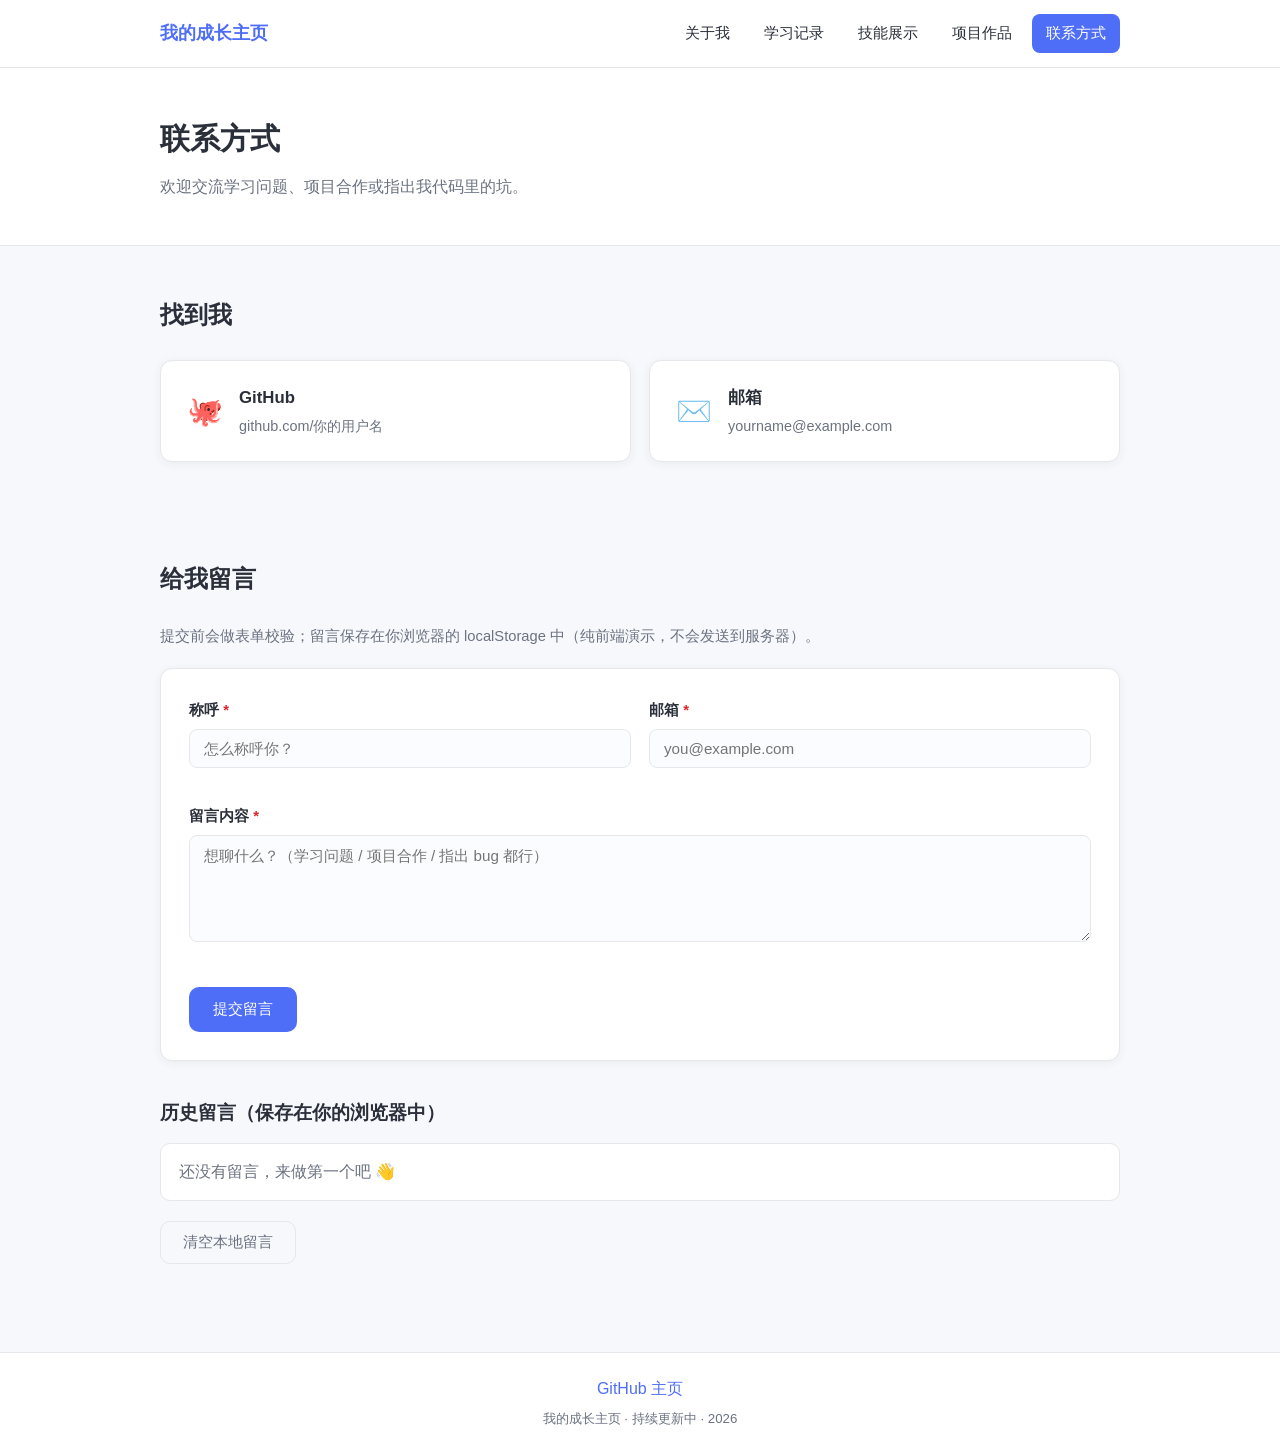
==== contact.html @ 5f247bd3 "初始版本：个人成长主页（5页面+表单交互+README） - 关于我/学习记录/技能展示/项目作品/联系方式 5 个页面 - 原生 HTML/CSS/JS，无外部依赖 - 留言表单含 JS 校验与 l" ====
<!DOCTYPE html>
<html lang="zh-CN">
<head>
  <meta charset="UTF-8">
  <meta name="viewport" content="width=device-width, initial-scale=1.0">
  <title>联系方式 | 我的成长主页</title>
  <link rel="stylesheet" href="css/style.css">
</head>
<body>

  <header class="site-header">
    <nav class="nav container">
      <a href="index.html" class="nav-logo">我的成长主页</a>
      <ul class="nav-links" id="navLinks">
        <li><a href="index.html">关于我</a></li>
        <li><a href="records.html">学习记录</a></li>
        <li><a href="skills.html">技能展示</a></li>
        <li><a href="projects.html">项目作品</a></li>
        <li><a href="contact.html">联系方式</a></li>
      </ul>
      <button class="nav-toggle" id="navToggle" aria-label="打开菜单">☰</button>
    </nav>
  </header>

  <main>
    <section class="page-head">
      <div class="container">
        <h1>联系方式</h1>
        <p>欢迎交流学习问题、项目合作或指出我代码里的坑。</p>
      </div>
    </section>

    <!-- ⑤ 联系方式：GitHub（不放手机号、住址等隐私信息） -->
    <section class="container section">
      <h2 class="section-title">找到我</h2>
      <div class="contact-grid">
        <a class="contact-card" href="https://github.com/你的用户名" target="_blank" rel="noopener">
          <div class="contact-icon">🐙</div>
          <div>
            <h3>GitHub</h3>
            <p>github.com/你的用户名</p>
            <!-- TODO: 替换成你的 GitHub 用户名 -->
          </div>
        </a>
        <a class="contact-card" href="mailto:yourname@example.com">
          <div class="contact-icon">✉️</div>
          <div>
            <h3>邮箱</h3>
            <p>yourname@example.com</p>
            <!-- TODO: 替换成你的邮箱；不想放邮箱可删除这块 -->
          </div>
        </a>
      </div>
    </section>

    <!-- 交互元素：留言表单（JS 校验 + localStorage 保存，逻辑见 js/main.js） -->
    <section class="container section">
      <h2 class="section-title">给我留言</h2>
      <p class="form-desc">提交前会做表单校验；留言保存在你浏览器的 localStorage 中（纯前端演示，不会发送到服务器）。</p>

      <form id="messageForm" class="message-form" novalidate>
        <div class="form-row">
          <div class="form-field">
            <label for="name">称呼 <span class="required">*</span></label>
            <input type="text" id="name" name="name" placeholder="怎么称呼你？" maxlength="20">
            <p class="form-error" id="nameError"></p>
          </div>
          <div class="form-field">
            <label for="email">邮箱 <span class="required">*</span></label>
            <input type="email" id="email" name="email" placeholder="you@example.com">
            <p class="form-error" id="emailError"></p>
          </div>
        </div>
        <div class="form-field">
          <label for="message">留言内容 <span class="required">*</span></label>
          <textarea id="message" name="message" rows="5" placeholder="想聊什么？（学习问题 / 项目合作 / 指出 bug 都行）" maxlength="300"></textarea>
          <p class="form-error" id="messageError"></p>
        </div>
        <button type="submit" class="btn btn-primary">提交留言</button>
        <p class="form-success" id="formSuccess">✅ 提交成功！感谢留言，我会尽快查看。</p>
      </form>

      <div id="messageList" class="message-list-wrap">
        <h3>历史留言（保存在你的浏览器中）</h3>
        <ul id="messageListInner" class="message-list">
          <!-- 留言由 js/main.js 动态渲染 -->
        </ul>
        <button id="clearMessages" class="btn btn-ghost" type="button">清空本地留言</button>
      </div>
    </section>
  </main>

  <footer class="site-footer">
    <div class="container">
      <p>
        <a href="https://github.com/你的用户名" target="_blank" rel="noopener">GitHub 主页</a>
        <!-- TODO: 替换成你的 GitHub 地址 -->
      </p>
      <p class="footer-meta">我的成长主页 · 持续更新中 · <span id="year">2026</span></p>
    </div>
  </footer>

  <button id="backTop" class="back-top" title="回到顶部" aria-label="回到顶部">↑</button>
  <script src="js/main.js"></script>
</body>
</html>
---- css/style.css ----
/* ============================================================
   我的成长主页 · 共享样式表
   所有页面引用本文件，修改全局外观只需改这里
   ============================================================ */

/* ---------- 基础与变量 ---------- */
:root {
  --color-primary: #4f6ef7;      /* 主色：靛蓝 */
  --color-primary-dark: #3b55d9;
  --color-bg: #f7f8fc;           /* 页面背景 */
  --color-surface: #ffffff;      /* 卡片背景 */
  --color-text: #2b2f3a;         /* 正文文字 */
  --color-text-light: #6b7280;   /* 次要文字 */
  --color-border: #e5e7eb;
  --color-error: #dc2626;
  --color-success: #059669;
  --radius: 12px;
  --shadow: 0 2px 10px rgba(43, 47, 58, 0.06);
}

/* 统一盒模型：宽度即所见宽度（学习记录里踩过的坑） */
* { box-sizing: border-box; margin: 0; padding: 0; }

body {
  font-family: -apple-system, "PingFang SC", "Microsoft YaHei", "Segoe UI", sans-serif;
  background: var(--color-bg);
  color: var(--color-text);
  line-height: 1.75;
  min-height: 100vh;
  display: flex;
  flex-direction: column;
}

main { flex: 1; }

a { color: var(--color-primary); text-decoration: none; }
a:hover { text-decoration: underline; }

code {
  font-family: Consolas, "Courier New", monospace;
  background: #eef1fb;
  color: var(--color-primary-dark);
  padding: 2px 6px;
  border-radius: 4px;
  font-size: 0.9em;
}

.container { width: min(960px, 92%); margin: 0 auto; }
.section { padding: 48px 0; }

/* ---------- 顶部导航 ---------- */
.site-header {
  background: var(--color-surface);
  border-bottom: 1px solid var(--color-border);
  position: sticky;
  top: 0;
  z-index: 100;
}

.nav {
  display: flex;
  align-items: center;
  justify-content: space-between;
  padding: 14px 0;
  flex-wrap: wrap;
}

.nav-logo {
  font-weight: 700;
  font-size: 1.1rem;
  color: var(--color-primary);
}

.nav-links {
  display: flex;
  gap: 6px;
  list-style: none;
}

.nav-links a {
  display: block;
  padding: 6px 14px;
  border-radius: 8px;
  color: var(--color-text);
  font-size: 0.95rem;
  transition: background 0.2s;
}

.nav-links a:hover { background: #eef1fb; text-decoration: none; }

/* 当前页面高亮（由 js/main.js 添加 .active 类） */
.nav-links a.active {
  background: var(--color-primary);
  color: #fff;
}

.nav-toggle {
  display: none;
  background: none;
  border: none;
  font-size: 1.5rem;
  cursor: pointer;
  color: var(--color-text);
}

/* ---------- 首页 Hero ---------- */
.hero {
  background: linear-gradient(135deg, #4f6ef7 0%, #7a5cf0 100%);
  color: #fff;
  padding: 72px 0;
}

.hero-inner { display: flex; gap: 36px; align-items: center; flex-wrap: wrap; }

.hero-avatar {
  width: 110px;
  height: 110px;
  border-radius: 50%;
  background: rgba(255, 255, 255, 0.18);
  display: flex;
  align-items: center;
  justify-content: center;
  font-size: 2.2rem;
  font-weight: 700;
  flex-shrink: 0;
  border: 3px solid rgba(255, 255, 255, 0.4);
}

.hero-hello { opacity: 0.85; }
.hero-text h1 { font-size: 2.1rem; margin: 4px 0 12px; }
.hero-intro { font-size: 1.1rem; opacity: 0.95; }
.hero-direction { margin-top: 10px; opacity: 0.9; font-size: 0.95rem; }
.hero-actions { margin-top: 24px; display: flex; gap: 12px; flex-wrap: wrap; }

/* ---------- 按钮 ---------- */
.btn {
  display: inline-block;
  padding: 10px 22px;
  border-radius: 10px;
  font-size: 0.95rem;
  border: 2px solid transparent;
  cursor: pointer;
  transition: all 0.2s;
}

.btn-primary { background: var(--color-primary); color: #fff; }
.btn-primary:hover { background: var(--color-primary-dark); text-decoration: none; }

.hero .btn-primary { background: #fff; color: var(--color-primary); }
.hero .btn-primary:hover { background: #f0f2ff; }
.hero .btn-outline { border-color: rgba(255,255,255,0.7); color: #fff; }
.hero .btn-outline:hover { background: rgba(255,255,255,0.12); text-decoration: none; }

.btn-outline { border-color: var(--color-primary); color: var(--color-primary); background: transparent; }
.btn-outline:hover { background: #eef1fb; text-decoration: none; }

.btn-ghost { background: none; border: 1px solid var(--color-border); color: var(--color-text-light); }
.btn-ghost:hover { border-color: var(--color-error); color: var(--color-error); }

/* ---------- 通用区块标题 ---------- */
.section-title { font-size: 1.5rem; margin-bottom: 24px; }

.page-head {
  background: var(--color-surface);
  border-bottom: 1px solid var(--color-border);
  padding: 44px 0;
}
.page-head h1 { font-size: 1.9rem; margin-bottom: 8px; }
.page-head p { color: var(--color-text-light); }

/* ---------- 卡片 ---------- */
.card-grid {
  display: grid;
  grid-template-columns: repeat(auto-fit, minmax(260px, 1fr));
  gap: 20px;
}

.card {
  background: var(--color-surface);
  border: 1px solid var(--color-border);
  border-radius: var(--radius);
  padding: 26px;
  box-shadow: var(--shadow);
}

.card-icon { font-size: 1.9rem; margin-bottom: 10px; }
.card h3 { margin-bottom: 8px; font-size: 1.1rem; }
.card p { color: var(--color-text-light); font-size: 0.93rem; }
.card-link { display: inline-block; margin-top: 12px; font-size: 0.9rem; }

/* ---------- 最近更新列表 ---------- */
.update-list { list-style: none; }
.update-list li {
  background: var(--color-surface);
  border: 1px solid var(--color-border);
  border-radius: 10px;
  padding: 14px 18px;
  margin-bottom: 10px;
  display: flex;
  gap: 16px;
  align-items: baseline;
}
.update-date { color: var(--color-text-light); font-size: 0.85rem; flex-shrink: 0; }

/* ---------- 学习记录：时间线 ---------- */
.timeline { list-style: none; position: relative; padding-left: 26px; }
.timeline::before {
  content: "";
  position: absolute;
  left: 6px;
  top: 8px;
  bottom: 8px;
  width: 3px;
  background: var(--color-border);
  border-radius: 2px;
}

.timeline-item { position: relative; margin-bottom: 34px; }
.timeline-item::before {
  content: "";
  position: absolute;
  left: -26px;
  top: 7px;
  width: 15px;
  height: 15px;
  border-radius: 50%;
  background: var(--color-primary);
  border: 3px solid #fff;
  box-shadow: 0 0 0 2px var(--color-primary);
}

.timeline-date {
  color: var(--color-primary);
  font-weight: 600;
  font-size: 0.9rem;
  margin-bottom: 6px;
}

.timeline-body {
  background: var(--color-surface);
  border: 1px solid var(--color-border);
  border-radius: var(--radius);
  padding: 22px 26px;
  box-shadow: var(--shadow);
}

.timeline-body h3 { margin-bottom: 12px; }

.record-list { list-style: none; }
.record-list li {
  padding: 7px 0 7px 18px;
  position: relative;
  color: var(--color-text);
  font-size: 0.95rem;
}
.record-list li::before {
  content: "•";
  position: absolute;
  left: 2px;
  color: var(--color-primary);
}

.tip {
  background: #eef9f2;
  border: 1px solid #bce5d0;
  border-radius: 10px;
  padding: 16px 20px;
  color: #1f6b45;
}

/* ---------- 技能表格 ---------- */
.skill-table table {
  width: 100%;
  border-collapse: collapse;
  background: var(--color-surface);
  border-radius: var(--radius);
  overflow: hidden;
  box-shadow: var(--shadow);
}

.skill-table th, .skill-table td {
  padding: 14px 18px;
  text-align: left;
  border-bottom: 1px solid var(--color-border);
  vertical-align: top;
  font-size: 0.93rem;
}

.skill-table th {
  background: #eef1fb;
  color: var(--color-primary-dark);
  font-size: 0.9rem;
}

.level {
  display: inline-block;
  padding: 2px 10px;
  border-radius: 999px;
  font-size: 0.8rem;
  white-space: nowrap;
}
.level-1 { background: #fef3c7; color: #92400e; }
.level-2 { background: #dbeafe; color: #1e40af; }

.level-legend { margin-top: 14px; color: var(--color-text-light); font-size: 0.85rem; }

/* ---------- 代码块 ---------- */
.code-desc { color: var(--color-text-light); margin-bottom: 14px; }

.code-block {
  background: #1e2233;
  color: #e2e6f0;
  border-radius: var(--radius);
  padding: 22px 26px;
  overflow-x: auto;
  font-size: 0.88rem;
  line-height: 1.7;
  box-shadow: var(--shadow);
}

.code-block code { background: none; color: inherit; padding: 0; }

/* ---------- 项目卡片 ---------- */
.project-card {
  background: var(--color-surface);
  border: 1px solid var(--color-border);
  border-radius: var(--radius);
  padding: 30px;
  box-shadow: var(--shadow);
  margin-bottom: 26px;
}

.project-head {
  display: flex;
  justify-content: space-between;
  align-items: baseline;
  flex-wrap: wrap;
  gap: 10px;
  margin-bottom: 18px;
}

.project-tag {
  background: #eef1fb;
  color: var(--color-primary-dark);
  padding: 3px 12px;
  border-radius: 999px;
  font-size: 0.8rem;
  white-space: nowrap;
}

.project-links { margin-top: 20px; display: flex; gap: 12px; flex-wrap: wrap; }

/* ---------- 联系方式 ---------- */
.contact-grid {
  display: grid;
  grid-template-columns: repeat(auto-fit, minmax(280px, 1fr));
  gap: 18px;
}

.contact-card {
  display: flex;
  gap: 16px;
  align-items: center;
  background: var(--color-surface);
  border: 1px solid var(--color-border);
  border-radius: var(--radius);
  padding: 22px 26px;
  box-shadow: var(--shadow);
  color: var(--color-text);
  transition: transform 0.15s, border-color 0.15s;
}

.contact-card:hover {
  transform: translateY(-2px);
  border-color: var(--color-primary);
  text-decoration: none;
}

.contact-icon { font-size: 1.8rem; }
.contact-card h3 { font-size: 1.05rem; margin-bottom: 2px; }
.contact-card p { color: var(--color-text-light); font-size: 0.9rem; }

/* ---------- 留言表单 ---------- */
.form-desc { color: var(--color-text-light); margin-bottom: 18px; font-size: 0.92rem; }

.message-form {
  background: var(--color-surface);
  border: 1px solid var(--color-border);
  border-radius: var(--radius);
  padding: 28px;
  box-shadow: var(--shadow);
}

.form-row { display: flex; gap: 18px; flex-wrap: wrap; }
.form-row .form-field { flex: 1; min-width: 220px; }

.form-field { margin-bottom: 18px; }
.form-field label { display: block; font-weight: 600; margin-bottom: 6px; font-size: 0.93rem; }
.required { color: var(--color-error); }

.form-field input,
.form-field textarea {
  width: 100%;
  padding: 10px 14px;
  border: 1.5px solid var(--color-border);
  border-radius: 8px;
  font-size: 0.95rem;
  font-family: inherit;
  background: #fbfcff;
  transition: border-color 0.2s;
}

.form-field input:focus,
.form-field textarea:focus {
  outline: none;
  border-color: var(--color-primary);
}

/* 校验失败时由 JS 添加 .invalid */
.form-field input.invalid,
.form-field textarea.invalid { border-color: var(--color-error); }

.form-error { color: var(--color-error); font-size: 0.83rem; margin-top: 4px; min-height: 1em; }

.form-success {
  display: none;
  color: var(--color-success);
  margin-top: 14px;
  font-size: 0.92rem;
}
.form-success.show { display: block; }

/* ---------- 留言列表 ---------- */
.message-list-wrap { margin-top: 36px; }
.message-list-wrap h3 { margin-bottom: 14px; }

.message-list { list-style: none; }
.message-list li {
  background: var(--color-surface);
  border: 1px solid var(--color-border);
  border-radius: 10px;
  padding: 14px 18px;
  margin-bottom: 10px;
}
.message-list .msg-meta { color: var(--color-text-light); font-size: 0.82rem; margin-bottom: 4px; }
.message-list .empty-tip { color: var(--color-text-light); }

#clearMessages { margin-top: 10px; }

/* ---------- 页脚 ---------- */
.site-footer {
  background: var(--color-surface);
  border-top: 1px solid var(--color-border);
  padding: 22px 0;
  text-align: center;
  margin-top: 40px;
}

.footer-meta { color: var(--color-text-light); font-size: 0.83rem; margin-top: 4px; }

/* ---------- 回到顶部 ---------- */
.back-top {
  position: fixed;
  right: 24px;
  bottom: 24px;
  width: 44px;
  height: 44px;
  border-radius: 50%;
  border: none;
  background: var(--color-primary);
  color: #fff;
  font-size: 1.2rem;
  cursor: pointer;
  opacity: 0;
  pointer-events: none;
  transition: opacity 0.25s, transform 0.25s;
  transform: translateY(8px);
  box-shadow: 0 4px 12px rgba(79, 110, 247, 0.4);
}

.back-top.show { opacity: 1; pointer-events: auto; transform: translateY(0); }
.back-top:hover { background: var(--color-primary-dark); }

/* ---------- 响应式：移动端 ---------- */
@media (max-width: 720px) {
  .nav-toggle { display: block; order: 3; }

  .nav-links {
    display: none;
    width: 100%;
    flex-direction: column;
    padding: 8px 0 14px;
  }

  /* 展开菜单时由 JS 添加 .open */
  .nav-links.open { display: flex; }

  .hero { padding: 48px 0; }
  .hero-text h1 { font-size: 1.6rem; }
  .form-row { flex-direction: column; }
  .timeline { padding-left: 22px; }
  .section { padding: 32px 0; }
}
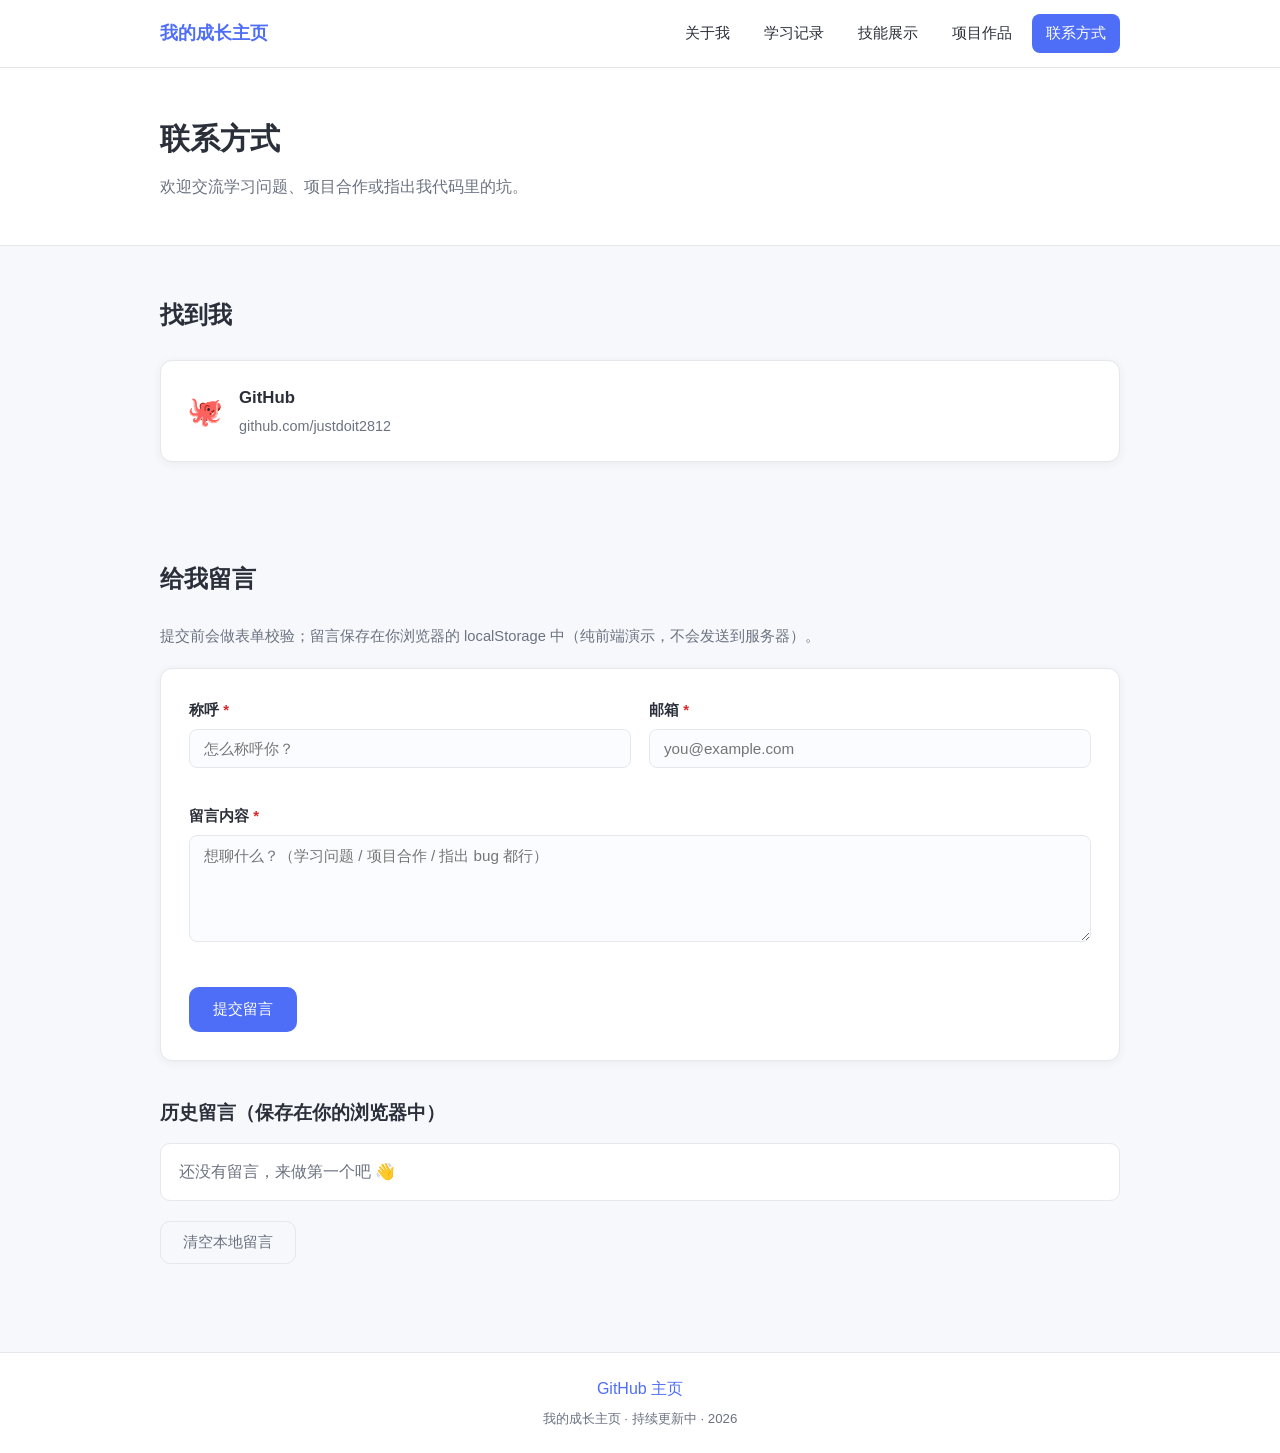
==== commit 8f57d569: "填入 GitHub 用户名 justdoit2812，移除邮箱占位卡片 - 全站 8 处 GitHub 链接替换为真实用户名 - 联系页只保留 GitHub 卡片（未提供邮箱，不放占位信息） - 项目" ====
--- a/contact.html
+++ b/contact.html
@@ -34,20 +34,11 @@
     <section class="container section">
       <h2 class="section-title">找到我</h2>
       <div class="contact-grid">
-        <a class="contact-card" href="https://github.com/你的用户名" target="_blank" rel="noopener">
+        <a class="contact-card" href="https://github.com/justdoit2812" target="_blank" rel="noopener">
           <div class="contact-icon">🐙</div>
           <div>
             <h3>GitHub</h3>
-            <p>github.com/你的用户名</p>
-            <!-- TODO: 替换成你的 GitHub 用户名 -->
-          </div>
-        </a>
-        <a class="contact-card" href="mailto:yourname@example.com">
-          <div class="contact-icon">✉️</div>
-          <div>
-            <h3>邮箱</h3>
-            <p>yourname@example.com</p>
-            <!-- TODO: 替换成你的邮箱；不想放邮箱可删除这块 -->
+            <p>github.com/justdoit2812</p>
           </div>
         </a>
       </div>
@@ -93,8 +84,7 @@
   <footer class="site-footer">
     <div class="container">
       <p>
-        <a href="https://github.com/你的用户名" target="_blank" rel="noopener">GitHub 主页</a>
-        <!-- TODO: 替换成你的 GitHub 地址 -->
+        <a href="https://github.com/justdoit2812" target="_blank" rel="noopener">GitHub 主页</a>
       </p>
       <p class="footer-meta">我的成长主页 · 持续更新中 · <span id="year">2026</span></p>
     </div>
